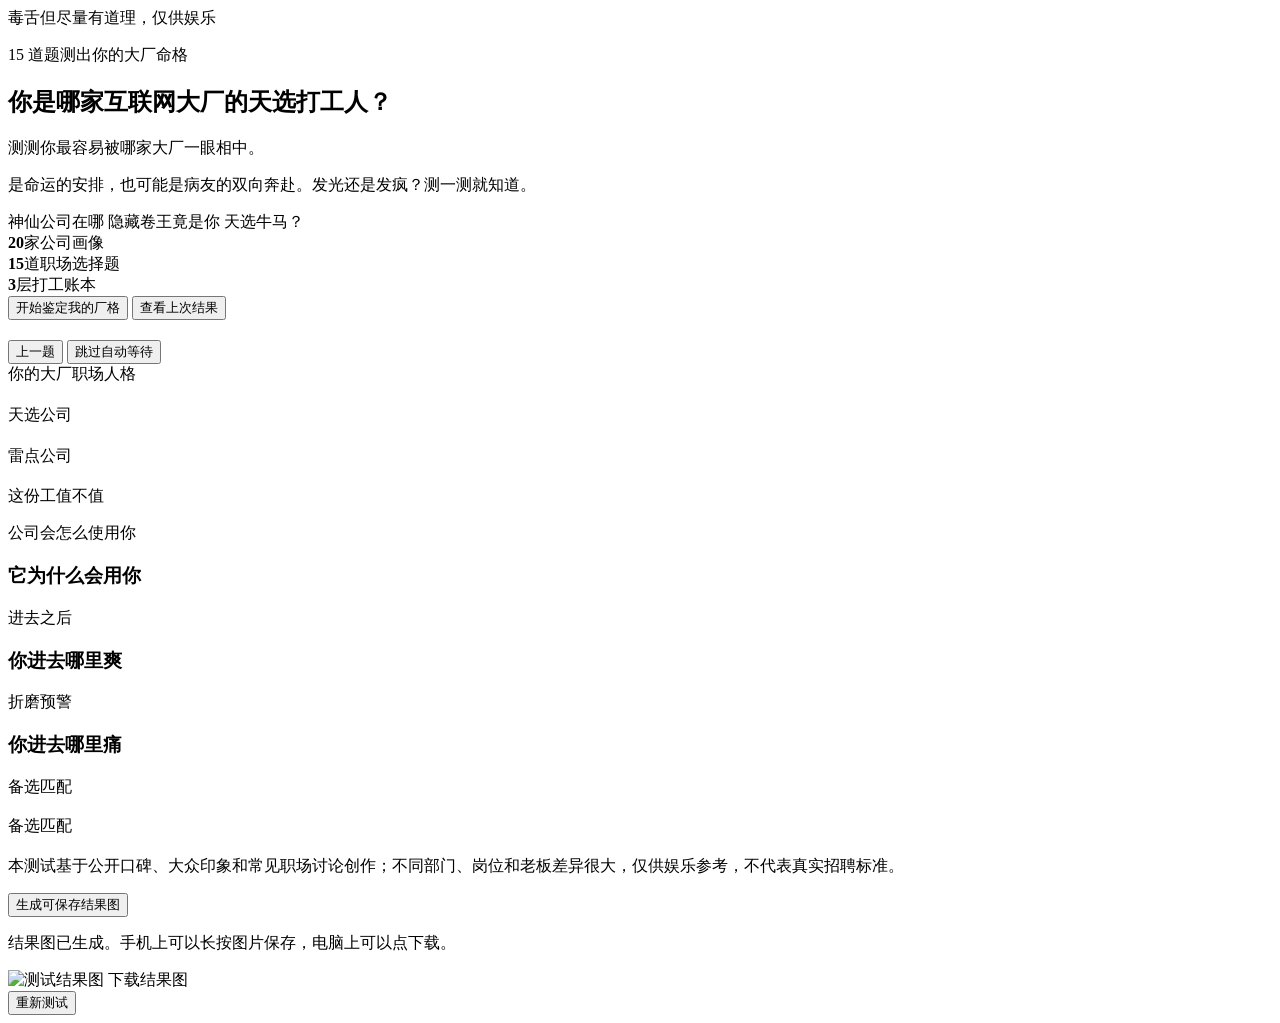
==== web/index.html @ 0200ec24 "Add web quiz page" ====
<!doctype html>
<html lang="zh-CN">
  <head>
    <meta charset="utf-8">
    <meta name="viewport" content="width=device-width, initial-scale=1">
    <title>你是哪家互联网大厂的天选打工人？</title>
    <link rel="stylesheet" href="./styles.css?v=20260616-9">
  </head>
  <body>
    <main class="app-shell">
      <section class="screen screen-home is-active" id="home-screen">
        <div class="pill">毒舌但尽量有道理，仅供娱乐</div>
        <div class="hero">
          <p class="kicker">15 道题测出你的大厂命格</p>
          <h1>你是哪家互联网大厂的天选打工人？</h1>
          <p class="subtitle">测测你最容易被哪家大厂一眼相中。</p>
          <p class="subnote">是命运的安排，也可能是病友的双向奔赴。发光还是发疯？测一测就知道。</p>
        </div>
        <div class="hook-list" aria-label="测试看点">
          <span>神仙公司在哪</span>
          <span>隐藏卷王竟是你</span>
          <span>天选牛马？</span>
        </div>
        <div class="stats-grid" aria-label="测试信息">
          <div><strong>20</strong><span>家公司画像</span></div>
          <div><strong>15</strong><span>道职场选择题</span></div>
          <div><strong>3</strong><span>层打工账本</span></div>
        </div>
        <button class="primary-action" id="start-button" type="button">开始鉴定我的厂格</button>
        <button class="secondary-action hidden" id="last-result-button" type="button">查看上次结果</button>
      </section>

      <section class="screen screen-quiz" id="quiz-screen">
        <div class="progress-meta">
          <span id="question-count"></span>
          <span id="progress-text"></span>
        </div>
        <div class="progress-bar"><div id="progress-fill"></div></div>
        <article class="card question-card">
          <h2 id="question-title"></h2>
          <div class="options" id="options"></div>
        </article>
        <div class="quiz-actions">
          <button class="secondary-action" id="prev-button" type="button">上一题</button>
          <button class="primary-action" id="next-button" type="button">跳过自动等待</button>
        </div>
      </section>

      <section class="screen screen-result" id="result-screen">
        <div class="result-hero" id="result-hero">
          <div class="persona-copy">
            <span>你的大厂职场人格</span>
            <h2 id="persona-title"></h2>
            <p id="persona-subtitle"></p>
          </div>
          <div class="persona-sticker" id="persona-sticker" aria-hidden="true"></div>
        </div>

        <div class="match-grid result-duel">
          <article class="card company-card">
            <span class="section-label">天选公司</span>
            <h2 id="company-name"></h2>
            <p class="company-persona" id="company-persona"></p>
            <p class="folk-label" id="chosen-reason"></p>
          </article>
          <article class="card company-card warning-pick">
            <span class="section-label">雷点公司</span>
            <h2 id="warning-company-name"></h2>
            <p class="company-persona" id="warning-company-text"></p>
          </article>
        </div>

        <blockquote class="main-verdict" id="roast"></blockquote>

        <article class="card deal-card">
          <span class="section-label">这份工值不值</span>
          <p id="deal-text"></p>
        </article>

        <article class="card report-card">
          <div class="report-section">
            <span class="section-label">公司会怎么使用你</span>
            <h3>它为什么会用你</h3>
            <p id="liked-text"></p>
          </div>
          <div class="report-section">
            <span class="section-label">进去之后</span>
            <h3>你进去哪里爽</h3>
            <p id="stay-text"></p>
          </div>
          <div class="report-section danger">
            <span class="section-label">折磨预警</span>
            <h3>你进去哪里痛</h3>
            <p id="tortured-text"></p>
          </div>
        </article>

        <div class="match-grid">
          <article class="card mini-card">
            <span>备选匹配</span>
            <h3 id="alt-one-name"></h3>
            <p id="alt-one-text"></p>
          </article>
          <article class="card mini-card">
            <span>备选匹配</span>
            <h3 id="alt-two-name"></h3>
            <p id="alt-two-text"></p>
          </article>
        </div>

        <p class="disclaimer">本测试基于公开口碑、大众印象和常见职场讨论创作；不同部门、岗位和老板差异很大，仅供娱乐参考，不代表真实招聘标准。</p>
        <button class="primary-action" id="image-button" type="button">生成可保存结果图</button>
        <div class="share-preview hidden" id="share-preview">
          <p>结果图已生成。手机上可以长按图片保存，电脑上可以点下载。</p>
          <img id="result-image" alt="测试结果图">
          <a class="download-link" id="download-link" download="大厂职场人格测试结果.png">下载结果图</a>
        </div>
        <button class="primary-action" id="restart-button" type="button">重新测试</button>
      </section>
    </main>

    <script src="../data/companies.js?v=20260616-9"></script>
    <script src="../data/questions.js?v=20260616-9"></script>
    <script src="./app.js?v=20260616-9"></script>
  </body>
</html>
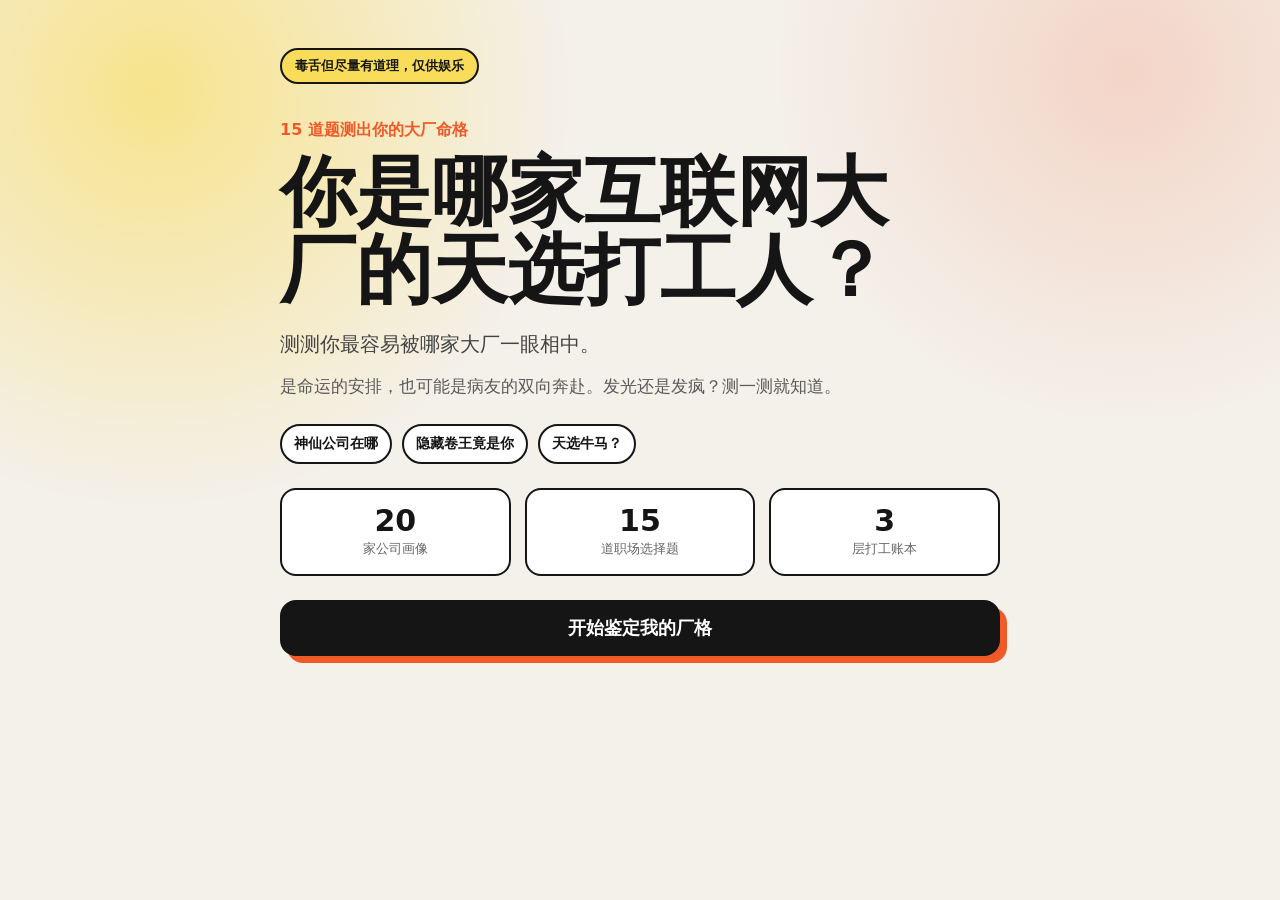
==== commit c61ef39f: "Update result page labels v20260617-1" ====
--- a/web/index.html
+++ b/web/index.html
@@ -4,7 +4,7 @@
     <meta charset="utf-8">
     <meta name="viewport" content="width=device-width, initial-scale=1">
     <title>你是哪家互联网大厂的天选打工人？</title>
-    <link rel="stylesheet" href="./styles.css?v=20260616-9">
+    <link rel="stylesheet" href="./styles.css?v=20260617-1">
   </head>
   <body>
     <main class="app-shell">
@@ -49,7 +49,7 @@
       <section class="screen screen-result" id="result-screen">
         <div class="result-hero" id="result-hero">
           <div class="persona-copy">
-            <span>你的大厂职场人格</span>
+            <span>你的结果</span>
             <h2 id="persona-title"></h2>
             <p id="persona-subtitle"></p>
           </div>
@@ -64,7 +64,7 @@
             <p class="folk-label" id="chosen-reason"></p>
           </article>
           <article class="card company-card warning-pick">
-            <span class="section-label">雷点公司</span>
+            <span class="section-label">不建议硬闯</span>
             <h2 id="warning-company-name"></h2>
             <p class="company-persona" id="warning-company-text"></p>
           </article>
@@ -73,36 +73,36 @@
         <blockquote class="main-verdict" id="roast"></blockquote>
 
         <article class="card deal-card">
-          <span class="section-label">这份工值不值</span>
+          <span class="section-label">这份工作划不划算</span>
           <p id="deal-text"></p>
         </article>
 
         <article class="card report-card">
           <div class="report-section">
-            <span class="section-label">公司会怎么使用你</span>
-            <h3>它为什么会用你</h3>
+            <span class="section-label">为什么是你</span>
+            <h3>欣赏你的地方</h3>
             <p id="liked-text"></p>
           </div>
           <div class="report-section">
-            <span class="section-label">进去之后</span>
-            <h3>你进去哪里爽</h3>
+            <span class="section-label">适合你的地方</span>
+            <h3>你会喜欢的地方</h3>
             <p id="stay-text"></p>
           </div>
           <div class="report-section danger">
-            <span class="section-label">折磨预警</span>
-            <h3>你进去哪里痛</h3>
+            <span class="section-label">提前说清</span>
+            <h3>你可能受不了的地方</h3>
             <p id="tortured-text"></p>
           </div>
         </article>
 
         <div class="match-grid">
           <article class="card mini-card">
-            <span>备选匹配</span>
+            <span>另外也适合你</span>
             <h3 id="alt-one-name"></h3>
             <p id="alt-one-text"></p>
           </article>
           <article class="card mini-card">
-            <span>备选匹配</span>
+            <span>另外也适合你</span>
             <h3 id="alt-two-name"></h3>
             <p id="alt-two-text"></p>
           </article>
@@ -119,8 +119,8 @@
       </section>
     </main>
 
-    <script src="../data/companies.js?v=20260616-9"></script>
-    <script src="../data/questions.js?v=20260616-9"></script>
-    <script src="./app.js?v=20260616-9"></script>
+    <script src="../data/companies.js?v=20260617-1"></script>
+    <script src="../data/questions.js?v=20260617-1"></script>
+    <script src="./app.js?v=20260617-1"></script>
   </body>
 </html>
--- a/web/styles.css
+++ b/web/styles.css
@@ -0,0 +1,598 @@
+:root {
+  color: #151515;
+  background: #f4f0ea;
+  font-family: Inter, ui-sans-serif, system-ui, -apple-system, BlinkMacSystemFont, "Helvetica Neue", Arial, sans-serif;
+}
+
+* {
+  box-sizing: border-box;
+}
+
+body {
+  min-height: 100vh;
+  margin: 0;
+  background:
+    radial-gradient(circle at 12% 10%, rgba(249, 221, 90, 0.65), transparent 26rem),
+    radial-gradient(circle at 88% 8%, rgba(240, 90, 40, 0.18), transparent 22rem),
+    #f4f0ea;
+}
+
+button {
+  font: inherit;
+  cursor: pointer;
+}
+
+.app-shell {
+  width: min(760px, 100%);
+  min-height: 100vh;
+  margin: 0 auto;
+  padding: 48px 20px 64px;
+}
+
+.screen {
+  display: none;
+}
+
+.screen.is-active {
+  display: flex;
+  flex-direction: column;
+  gap: 24px;
+}
+
+.pill {
+  width: fit-content;
+  padding: 7px 13px;
+  border: 2px solid #151515;
+  border-radius: 999px;
+  background: #f9dd5a;
+  font-size: 13px;
+  font-weight: 800;
+}
+
+.hero {
+  padding-top: 12px;
+}
+
+.kicker {
+  margin: 0 0 12px;
+  color: #f05a28;
+  font-size: 16px;
+  font-weight: 900;
+}
+
+h1 {
+  max-width: 680px;
+  margin: 0;
+  font-size: clamp(46px, 9vw, 76px);
+  line-height: 1.02;
+  letter-spacing: 0;
+}
+
+.subtitle {
+  max-width: 620px;
+  margin: 20px 0 0;
+  color: #444;
+  font-size: 20px;
+  line-height: 1.65;
+}
+
+.subnote {
+  max-width: 620px;
+  margin: 12px 0 0;
+  color: #5a5a5a;
+  font-size: 17px;
+  line-height: 1.6;
+}
+
+.hook-list {
+  display: flex;
+  flex-wrap: wrap;
+  gap: 10px;
+}
+
+.hook-list span {
+  padding: 9px 12px;
+  border: 2px solid #151515;
+  border-radius: 999px;
+  background: #fff;
+  font-size: 14px;
+  font-weight: 900;
+}
+
+.card {
+  border: 2px solid #151515;
+  border-radius: 16px;
+  background: #fffaf2;
+  box-shadow: 8px 8px 0 rgba(21, 21, 21, 0.12);
+}
+
+.warning-copy {
+  display: grid;
+  gap: 10px;
+  padding: 22px;
+  font-size: 18px;
+  line-height: 1.65;
+}
+
+.warning-copy strong {
+  font-size: 21px;
+}
+
+.stats-grid,
+.match-grid,
+.quiz-actions {
+  display: grid;
+  grid-template-columns: repeat(3, 1fr);
+  gap: 14px;
+}
+
+.stats-grid div {
+  display: grid;
+  gap: 4px;
+  padding: 16px 10px;
+  border: 2px solid #151515;
+  border-radius: 16px;
+  background: #fff;
+  text-align: center;
+}
+
+.stats-grid strong {
+  font-size: 30px;
+  line-height: 1;
+}
+
+.stats-grid span {
+  color: #666;
+  font-size: 13px;
+}
+
+.primary-action,
+.secondary-action {
+  min-height: 56px;
+  border: 2px solid #151515;
+  border-radius: 16px;
+  font-size: 18px;
+  font-weight: 900;
+}
+
+.primary-action {
+  color: #fff;
+  background: #151515;
+  box-shadow: 7px 7px 0 #f05a28;
+}
+
+.secondary-action {
+  color: #151515;
+  background: #fff;
+}
+
+.hidden {
+  display: none;
+}
+
+.progress-meta {
+  display: flex;
+  justify-content: space-between;
+  font-weight: 900;
+}
+
+.progress-bar {
+  height: 14px;
+  overflow: hidden;
+  border: 2px solid #151515;
+  border-radius: 999px;
+  background: #fff;
+}
+
+#progress-fill {
+  height: 100%;
+  width: 10%;
+  background: #f05a28;
+  transition: width 180ms ease;
+}
+
+.question-card {
+  padding: 26px;
+}
+
+.question-card h2 {
+  margin: 0;
+  font-size: clamp(26px, 5vw, 38px);
+  line-height: 1.3;
+}
+
+.options {
+  display: grid;
+  gap: 14px;
+  margin-top: 26px;
+}
+
+.option {
+  display: grid;
+  grid-template-columns: 38px 1fr;
+  gap: 14px;
+  align-items: start;
+  width: 100%;
+  padding: 17px;
+  border: 2px solid #151515;
+  border-radius: 14px;
+  background: #fff;
+  color: #151515;
+  text-align: left;
+}
+
+.option.is-selected {
+  background: #f9dd5a;
+  box-shadow: 5px 5px 0 #151515;
+}
+
+.option-letter {
+  display: grid;
+  width: 34px;
+  height: 34px;
+  place-items: center;
+  border: 2px solid #151515;
+  border-radius: 50%;
+  background: #fff;
+  font-weight: 900;
+}
+
+.option-text {
+  font-size: 17px;
+  line-height: 1.55;
+}
+
+.quiz-actions {
+  grid-template-columns: 1fr 1fr;
+}
+
+#next-button {
+  opacity: 0.65;
+}
+
+.result-hero {
+  display: grid;
+  grid-template-columns: 1fr auto;
+  align-items: center;
+  gap: 12px;
+  padding: 28px;
+  border: 2px solid #151515;
+  border-radius: 20px;
+  color: #fff;
+  box-shadow: 8px 8px 0 #151515;
+}
+
+.persona-copy {
+  display: grid;
+  gap: 12px;
+}
+
+.persona-sticker {
+  display: grid;
+  width: 118px;
+  height: 118px;
+  flex: 0 0 auto;
+  place-items: center;
+  border: 2px solid #151515;
+  border-radius: 24px;
+  background: #fffaf2;
+  box-shadow: 6px 6px 0 rgba(21, 21, 21, 0.18);
+  transform: rotate(3deg);
+}
+
+.persona-sticker svg {
+  width: 92px;
+  height: 92px;
+}
+
+.persona-sticker .s-fill {
+  fill: #f9dd5a;
+  stroke: #151515;
+  stroke-width: 4;
+}
+
+.persona-sticker .s-face {
+  fill: #fffaf2;
+  stroke: #151515;
+  stroke-width: 4;
+}
+
+.persona-sticker .s-line {
+  fill: none;
+  stroke: #151515;
+  stroke-width: 5;
+  stroke-linecap: round;
+  stroke-linejoin: round;
+}
+
+.result-hero span,
+.section-label,
+.mini-card span {
+  font-size: 13px;
+  font-weight: 900;
+  opacity: 0.82;
+}
+
+.result-hero h2,
+.company-card h2 {
+  margin: 0;
+  font-size: clamp(40px, 8vw, 64px);
+  line-height: 1.08;
+}
+
+.result-hero p,
+.company-card p {
+  margin: 0;
+}
+
+.company-card,
+.deal-card,
+.detail-card,
+.mini-card,
+.warning-company,
+.verdict-card {
+  display: grid;
+  gap: 12px;
+  padding: 22px;
+}
+
+.company-persona {
+  color: #444;
+  font-size: 20px;
+  font-weight: 900;
+  line-height: 1.45;
+}
+
+.folk-label {
+  width: fit-content;
+  padding: 10px 13px;
+  border: 2px solid #151515;
+  border-radius: 999px;
+  background: #fff;
+  font-size: 14px;
+  font-weight: 900;
+  line-height: 1.45;
+}
+
+blockquote {
+  margin: 0;
+  padding: 18px;
+  border: 2px solid #151515;
+  border-radius: 14px;
+  background: #f9dd5a;
+  font-size: 22px;
+  font-weight: 900;
+  line-height: 1.5;
+}
+
+.main-verdict {
+  display: block;
+}
+
+.warning-pick {
+  background: #fff2f2;
+}
+
+.deal-card {
+  background: #151515;
+  color: #fff;
+}
+
+.deal-card .section-label {
+  color: #f9dd5a;
+  opacity: 1;
+}
+
+.deal-card p {
+  margin: 0;
+  font-size: 22px;
+  font-weight: 900;
+  line-height: 1.55;
+}
+
+.verdict-card {
+  gap: 0;
+  overflow: hidden;
+  padding: 0;
+}
+
+.verdict-card div {
+  display: grid;
+  gap: 8px;
+  padding: 18px 22px;
+  border-bottom: 2px solid rgba(21, 21, 21, 0.12);
+}
+
+.verdict-card div:last-child {
+  border-bottom: 0;
+}
+
+.verdict-card .danger {
+  background: #fff2f2;
+}
+
+.verdict-card p {
+  margin: 0;
+  font-size: 19px;
+  font-weight: 900;
+  line-height: 1.55;
+}
+
+.report-card {
+  display: grid;
+  gap: 0;
+  overflow: hidden;
+  padding: 0;
+}
+
+.report-section {
+  display: grid;
+  gap: 8px;
+  padding: 22px;
+  border-bottom: 2px solid rgba(21, 21, 21, 0.12);
+}
+
+.report-section:last-child {
+  border-bottom: 0;
+}
+
+.report-section.danger {
+  background: #fff2f2;
+}
+
+.report-section h3,
+.mini-card h3 {
+  margin: 0;
+  font-size: 22px;
+}
+
+.report-section p,
+.mini-card p,
+.warning-company p {
+  margin: 0;
+  color: #3f3f3f;
+  font-size: 17px;
+  line-height: 1.65;
+}
+
+.match-grid {
+  grid-template-columns: 1fr 1fr;
+}
+
+.warning-company {
+  background: #fff2f2;
+}
+
+.disclaimer {
+  margin: 0;
+  color: #666;
+  font-size: 14px;
+  line-height: 1.6;
+}
+
+.share-preview {
+  display: grid;
+  gap: 12px;
+  padding: 16px;
+  border: 2px solid #151515;
+  border-radius: 16px;
+  background: #fff;
+}
+
+.share-preview p {
+  margin: 0;
+  color: #444;
+  font-size: 15px;
+  line-height: 1.5;
+}
+
+.share-preview img {
+  width: 100%;
+  border: 2px solid #151515;
+  border-radius: 12px;
+  background: #f4f0ea;
+}
+
+.download-link {
+  display: grid;
+  min-height: 46px;
+  place-items: center;
+  border: 2px solid #151515;
+  border-radius: 12px;
+  color: #151515;
+  background: #f9dd5a;
+  font-weight: 900;
+  text-decoration: none;
+}
+
+@media (max-width: 560px) {
+  .app-shell {
+    padding: 24px 14px 44px;
+  }
+
+  .screen.is-active {
+    gap: 18px;
+  }
+
+  h1 {
+    font-size: 44px;
+    line-height: 1.05;
+  }
+
+  .subtitle {
+    margin-top: 16px;
+    font-size: 18px;
+    line-height: 1.58;
+  }
+
+  .subnote {
+    font-size: 16px;
+    line-height: 1.55;
+  }
+
+  .stats-grid,
+  .match-grid {
+    grid-template-columns: 1fr;
+  }
+
+  .warning-copy,
+  .company-card,
+  .deal-card,
+  .mini-card,
+  .warning-company {
+    padding: 18px;
+  }
+
+  .question-card {
+    padding: 20px;
+  }
+
+  .question-card h2 {
+    font-size: 27px;
+  }
+
+  .option {
+    padding: 14px;
+    gap: 12px;
+  }
+
+  .option-text {
+    font-size: 16px;
+    line-height: 1.5;
+  }
+
+  .result-hero {
+    grid-template-columns: 1fr;
+    padding: 22px;
+  }
+
+  .persona-sticker {
+    width: 96px;
+    height: 96px;
+    border-radius: 20px;
+    transform: rotate(-2deg);
+  }
+
+  .persona-sticker svg {
+    width: 76px;
+    height: 76px;
+  }
+
+  .result-hero h2,
+  .company-card h2 {
+    font-size: 42px;
+  }
+
+  blockquote {
+    padding: 16px;
+    font-size: 20px;
+  }
+
+  .report-section {
+    padding: 18px;
+  }
+
+  .verdict-card p {
+    font-size: 18px;
+  }
+}
